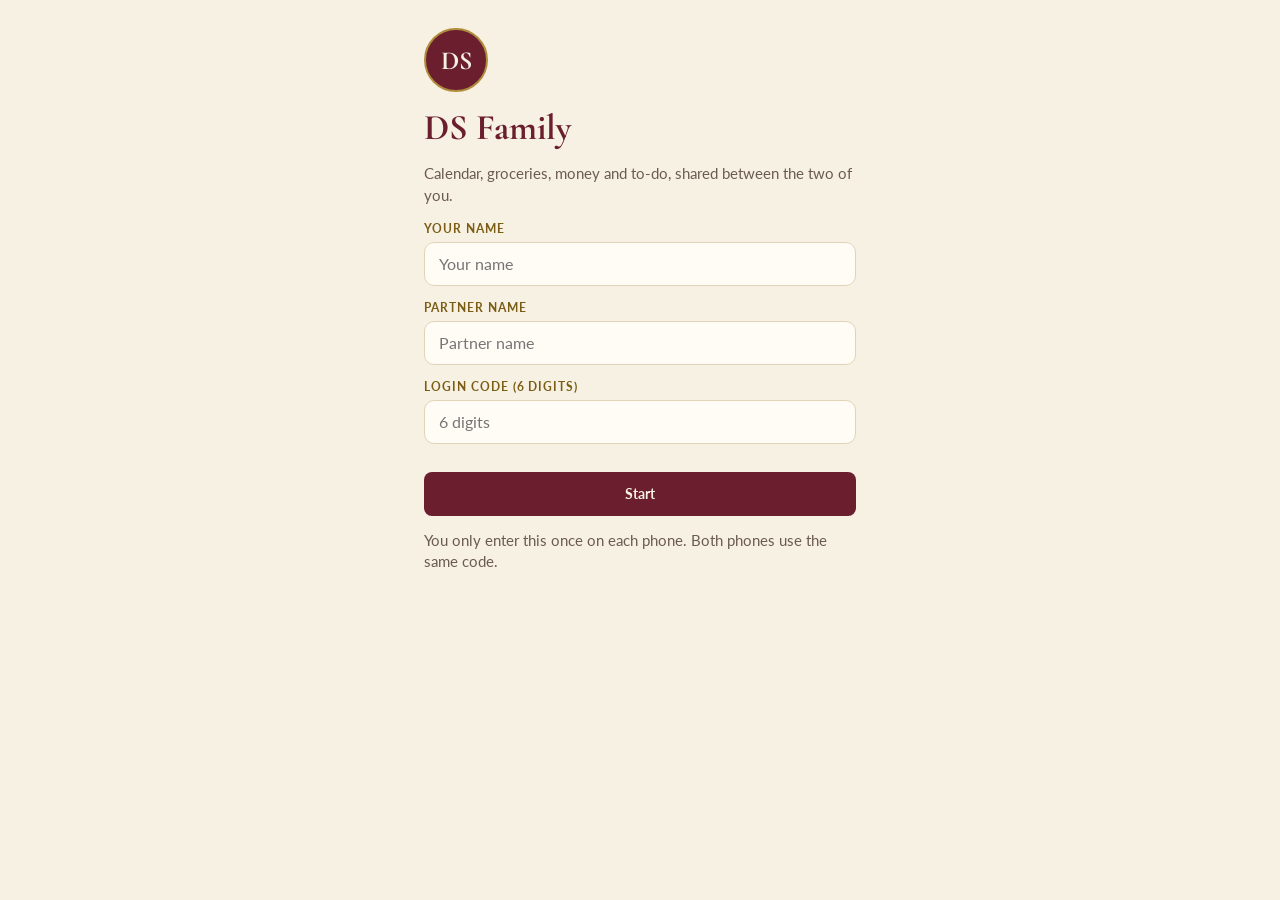
==== www/index.html @ 1de057db "Add files via upload" ====
<!doctype html>
<html lang="en">
<head>
<meta charset="utf-8">
<meta name="viewport" content="width=device-width, initial-scale=1, viewport-fit=cover">
<title>DS Family</title>
<meta name="theme-color" content="#6B1F2E">
<meta name="description" content="DS Family: shared calendar, groceries, money and to-do">
<link rel="manifest" href="manifest.webmanifest">
<link rel="icon" href="icons/icon-192.png">
<link rel="apple-touch-icon" href="icons/icon-180.png">
<meta name="apple-mobile-web-app-capable" content="yes">
<meta name="mobile-web-app-capable" content="yes">
<meta name="apple-mobile-web-app-title" content="DS Family">
<meta name="apple-mobile-web-app-status-bar-style" content="default">
<link rel="stylesheet" href="https://fonts.googleapis.com/css2?family=Cormorant+Garamond:wght@600;700&family=Lato:wght@400;700&display=swap">
<link rel="stylesheet" href="styles.css">
</head>
<body>
<div id="app"></div>
<noscript>DS Family needs JavaScript turned on.</noscript>
<script src="config.js"></script>
<script src="util.js"></script>
<script src="app.js"></script>
</body>
</html>
---- www/styles.css ----
/* DS Family v0.1.0 - classic look, three themes (burgundy default, navy, green) */
:root{
  --primary:#6B1F2E; --on-primary:#F7F1E3; --on-primary-soft:#F0E6D0;
  --bg:#F7F1E3; --card:#FFFCF5; --line:#E0D3B8; --ink:#2A1E1A; --muted:#6B5B4E;
  --gold:#B08D3C; --gold-text:#7A5C14; --gold-light:#E3C77A; --chip:#EFE3C4;
  --ok:#2F6B3A; --danger:#9A2A1F;
  --serif:'Cormorant Garamond',Georgia,'Times New Roman',serif;
  --sans:'Lato',system-ui,-apple-system,'Segoe UI',Roboto,sans-serif;
}
:root[data-theme="navy"]{
  --primary:#14284B; --on-primary:#F3F1EA; --on-primary-soft:#E4E7EE;
  --bg:#F3F1EA; --card:#FFFDF8; --line:#D9D4C5; --ink:#1B2230; --muted:#5B5F6A; --chip:#E8E4D6;
}
:root[data-theme="green"]{
  --primary:#1F4D3A; --on-primary:#F4F2E6; --on-primary-soft:#E3EDE6;
  --bg:#F4F2E6; --card:#FFFDF6; --line:#DCD6BE; --ink:#1E2A22; --muted:#5A6158; --chip:#E9E6D2; --ok:#1F4D3A;
}

*{box-sizing:border-box;-webkit-tap-highlight-color:transparent}
html,body{margin:0;height:100%;background:var(--bg);color:var(--ink);font-family:var(--sans);font-size:16px}
button,input,select{font-family:inherit;color:inherit}
button{cursor:pointer}
h1,h2{margin:0}
.shell{max-width:480px;height:100dvh;margin:0 auto;display:flex;flex-direction:column;position:relative;background:var(--bg)}

/* header */
.top{display:flex;align-items:center;justify-content:space-between;padding:calc(env(safe-area-inset-top) + 14px) 20px 6px;position:relative;z-index:5}
.brand{display:flex;align-items:center;gap:10px;background:none;border:0;padding:4px 6px 4px 0;margin:0}
.logo{width:36px;height:36px;border-radius:50%;background:var(--primary);border:2px solid var(--gold);display:flex;align-items:center;justify-content:center;font-family:var(--serif);font-weight:700;font-size:16px;color:var(--on-primary)}
.brand-name{font-family:var(--serif);font-weight:700;font-size:22px;color:var(--primary)}
.caret{width:16px;height:16px;color:var(--muted);transition:transform .15s}
.brand[aria-expanded="true"] .caret{transform:rotate(180deg)}
.status{display:flex;align-items:center;gap:6px;font-size:12px;font-weight:700;letter-spacing:.08em;color:var(--ok)}
.status i{width:8px;height:8px;border-radius:50%;background:currentColor;display:block}
.status.off{color:var(--muted)}
.menu{position:absolute;left:16px;top:calc(env(safe-area-inset-top) + 62px);width:230px;background:var(--card);border:1px solid var(--line);border-radius:12px;box-shadow:0 8px 24px rgba(0,0,0,.14);padding:6px;display:none;z-index:20}
.menu.open{display:block}
.menu button{width:100%;height:48px;display:flex;align-items:center;gap:12px;background:none;border:0;border-radius:8px;padding:0 12px;font-size:16px;font-weight:700;color:var(--ink);text-align:left}
.menu button:active{background:var(--chip)}
.menu svg{width:22px;height:22px;color:var(--primary);flex:none}
.scrim{position:fixed;inset:0;z-index:15;display:none}
.scrim.open{display:block}

/* content */
main{flex:1;min-height:0;overflow-y:auto;overflow-x:hidden;padding:8px 20px 16px;display:flex;flex-direction:column;gap:12px}
.title-row{display:flex;align-items:center;justify-content:space-between;gap:10px}
.title-row h1{font-family:var(--serif);font-weight:700;font-size:32px;color:var(--primary)}
h2.sec{font-family:var(--serif);font-weight:700;font-size:20px;color:var(--primary)}
.sec-row{display:flex;align-items:center;justify-content:space-between}

.btn{height:44px;padding:0 16px;border:0;border-radius:8px;background:var(--primary);color:var(--on-primary);font-size:14px;font-weight:700;white-space:nowrap}
.btn.ghost{background:var(--card);color:var(--primary);border:1px solid var(--gold)}
.btn.danger{background:var(--card);color:var(--danger);border:1px solid var(--danger)}
.btn.light{background:var(--on-primary);color:var(--primary);border:1px solid var(--gold-light)}
.btn[disabled]{opacity:.45;cursor:default}
.btn.sm{height:36px;padding:0 12px}
.icon-btn{width:44px;height:44px;border-radius:8px;border:1px solid var(--line);background:var(--card);color:var(--primary);display:flex;align-items:center;justify-content:center;padding:0}
.icon-btn svg{width:20px;height:20px}

.hero{background:var(--primary);border:1px solid var(--gold);border-radius:14px;padding:16px 18px;display:flex;align-items:center;justify-content:space-between;gap:12px;color:var(--on-primary)}
.hero .lab{font-size:12px;font-weight:700;letter-spacing:.1em;color:var(--gold-light)}
.hero .big{font-family:var(--serif);font-weight:700;color:var(--on-primary);line-height:1.1}
.hero .soft{font-size:14px;color:var(--on-primary-soft)}
.hero .col{display:flex;flex-direction:column;gap:3px;min-width:0}
.hero .col.r{align-items:flex-end;text-align:right}

.card{background:var(--card);border:1px solid var(--line);border-radius:12px}
.pad{padding:14px}
.stack{display:flex;flex-direction:column;gap:10px}
.grid2{display:grid;grid-template-columns:repeat(2,minmax(0,1fr));gap:10px}
.grid4{display:grid;grid-template-columns:repeat(4,minmax(0,1fr));gap:8px}
.mini{height:64px;padding:0 14px;display:flex;flex-direction:column;justify-content:center;gap:2px}
.mini .lab{font-size:12px;font-weight:700;letter-spacing:.08em;color:var(--muted)}
.mini .val{font-family:var(--serif);font-weight:700;font-size:22px}
.inc{color:var(--ok)} .exp{color:var(--primary)}

/* week strip */
.week-head{display:flex;align-items:center;justify-content:space-between;gap:8px}
.week-head .lbl{font-size:14px;font-weight:700;color:var(--muted)}
.week{display:grid;grid-template-columns:repeat(7,minmax(0,1fr));gap:6px}
.day{height:60px;border-radius:10px;border:1px solid var(--line);background:var(--card);display:flex;flex-direction:column;align-items:center;justify-content:center;gap:2px;padding:0}
.day .d{font-size:12px;color:var(--muted)}
.day .n{font-size:16px;font-weight:700}
.day .dot{width:6px;height:6px;border-radius:50%;background:var(--gold)}
.day .dot.none{background:transparent}
.day.has{border-color:var(--gold)}
.day.today{background:var(--primary);border-color:var(--primary)}
.day.today .d,.day.today .n{color:var(--on-primary)}
.day.sel{outline:2px solid var(--gold);outline-offset:1px}

/* lists */
.row{display:flex;align-items:center;gap:12px;min-height:52px;padding:8px 14px;background:var(--card);border:1px solid var(--line);border-radius:10px;width:100%;text-align:left}
.row .grow{flex:1;min-width:0;display:flex;flex-direction:column;gap:2px}
.row .t{font-size:15px;font-weight:700;overflow-wrap:anywhere}
.row .s{font-size:12px;color:var(--muted)}
.row .t.done{text-decoration:line-through;color:var(--muted)}
.ev{min-height:76px;padding:10px 14px;gap:14px}
.ev .date{width:48px;display:flex;flex-direction:column;align-items:center;flex:none}
.ev .date b{font-family:var(--serif);font-size:26px;line-height:1;color:var(--primary)}
.ev .date span{font-size:12px;font-weight:700;color:var(--gold-text)}
.ev .sub{font-size:13px;color:var(--muted)}
.ev .rem{font-size:13px;font-style:italic;color:var(--gold-text)}
.chip{height:28px;padding:0 12px;border-radius:14px;background:var(--chip);border:1px solid var(--gold);display:inline-flex;align-items:center;font-size:13px;font-weight:700;color:var(--primary);white-space:nowrap}
.chip.tag{height:22px;padding:0 10px;font-size:12px}
.chips{display:flex;flex-wrap:wrap;gap:8px;align-items:center;font-size:13px;color:var(--muted);min-height:28px}
.who{width:32px;height:32px;border-radius:50%;background:var(--chip);border:1px solid var(--gold);display:flex;align-items:center;justify-content:center;font-size:12px;font-weight:700;color:var(--primary);flex:none}
.amt{font-size:15px;font-weight:700;white-space:nowrap}
.empty{padding:18px;text-align:center;font-size:14px;color:var(--muted)}
input[type=checkbox]{width:22px;height:22px;margin:0;accent-color:var(--primary);flex:none}

/* forms */
.field{display:flex;flex-direction:column;gap:6px}
.field label,.lab-s{font-size:12px;font-weight:700;letter-spacing:.08em;color:var(--gold-text);text-transform:uppercase}
.in,select.in{height:44px;width:100%;padding:0 14px;border:1px solid var(--line);border-radius:10px;background:var(--card);font-size:16px;color:var(--ink);appearance:none;-webkit-appearance:none}
.in.hl{border-color:var(--gold)}
.in.price{width:104px;height:36px;padding:0 10px;text-align:right;font-size:14px;font-weight:700;background:var(--bg)}
.in.qty{width:84px}
.addbar{display:flex;gap:8px}
.addbar .in{flex:1;min-width:0}
.seg{display:grid;grid-template-columns:repeat(2,minmax(0,1fr));gap:8px}
.seg.s4{grid-template-columns:repeat(4,minmax(0,1fr))}
.seg button{height:40px;border-radius:8px;border:1px solid var(--gold);background:var(--card);color:var(--primary);font-size:14px;font-weight:700}
.seg button.on{background:var(--primary);color:var(--on-primary);border-color:var(--primary)}
.chk{display:flex;align-items:center;gap:12px;font-size:15px}

/* sheet */
.overlay{position:fixed;inset:0;background:rgba(20,14,12,.45);display:flex;align-items:flex-end;justify-content:center;z-index:30}
.sheet{width:100%;max-width:480px;max-height:92dvh;overflow-y:auto;background:var(--bg);border-radius:18px 18px 0 0;padding:20px 20px calc(env(safe-area-inset-bottom) + 20px);display:flex;flex-direction:column;gap:12px}
.sheet h2{font-family:var(--serif);font-size:26px;color:var(--primary)}
.sheet .actions{display:grid;grid-template-columns:repeat(2,minmax(0,1fr));gap:10px;margin-top:4px}
.sheet .actions.three{grid-template-columns:repeat(3,minmax(0,1fr))}
.sheet .note{font-size:13px;color:var(--muted);line-height:1.45}
.themes{display:grid;grid-template-columns:repeat(3,minmax(0,1fr));gap:10px}
.theme{height:112px;border-radius:12px;border:2px solid var(--line);background:var(--card);padding:10px;display:flex;flex-direction:column;align-items:center;justify-content:space-between;font-size:14px;font-weight:700;color:var(--ink)}
.theme .sw{width:100%;height:56px;border-radius:8px;border:2px solid var(--gold);display:flex;align-items:center;justify-content:center;font-family:var(--serif);font-weight:700;font-size:18px}
.theme.on{border-color:var(--primary)}
.kv{display:flex;justify-content:space-between;gap:12px;font-size:15px;padding:10px 0;border-bottom:1px solid var(--line)}
.kv span:first-child{color:var(--muted)}
.kv span:last-child{font-weight:700;text-align:right;overflow-wrap:anywhere}

/* bottom nav */
nav.tabs{display:grid;grid-template-columns:repeat(4,minmax(0,1fr));flex:none;height:calc(72px + env(safe-area-inset-bottom));padding-bottom:env(safe-area-inset-bottom);border-top:1px solid var(--line);background:var(--card)}
nav.tabs button{display:flex;flex-direction:column;align-items:center;justify-content:center;gap:4px;background:none;border:0;border-top:3px solid transparent;color:var(--muted);font-size:12px;font-weight:700;padding:0}
nav.tabs button.on{border-top-color:var(--gold);color:var(--primary)}
nav.tabs svg{width:24px;height:24px}

/* reminder banner */
.toast{position:absolute;left:16px;right:16px;top:calc(env(safe-area-inset-top) + 66px);z-index:40;background:var(--primary);color:var(--on-primary);border:1px solid var(--gold);border-radius:12px;padding:12px 14px;display:none;align-items:center;gap:12px;box-shadow:0 8px 24px rgba(0,0,0,.2)}
.toast.show{display:flex}
.toast .m{flex:1;font-size:14px;line-height:1.35}
.toast .m b{display:block;font-family:var(--serif);font-size:18px}
.toast button{height:36px;padding:0 12px;border-radius:8px;border:1px solid var(--gold-light);background:var(--on-primary);color:var(--primary);font-weight:700;font-size:13px}

/* welcome */
.welcome{padding:calc(env(safe-area-inset-top) + 28px) 24px 24px;display:flex;flex-direction:column;gap:14px;overflow-y:auto;height:100%}
.welcome .logo{width:64px;height:64px;font-size:26px}
.welcome h1{font-family:var(--serif);font-size:36px;color:var(--primary)}
.welcome p{margin:0;font-size:15px;color:var(--muted);line-height:1.45}
.codebox{display:flex;gap:8px}
.codebox .in{flex:1;letter-spacing:.08em;text-transform:uppercase}

/* small additions */
.icon-btn.sm{width:36px;height:36px}
.icon-btn.sm svg{width:18px;height:18px}
.caret svg{width:100%;height:100%}
.addbar .in.qty{flex:none}
.day{font-family:inherit}
.btn.icon{display:inline-flex;align-items:center;gap:8px}
.btn.icon svg{width:18px;height:18px}
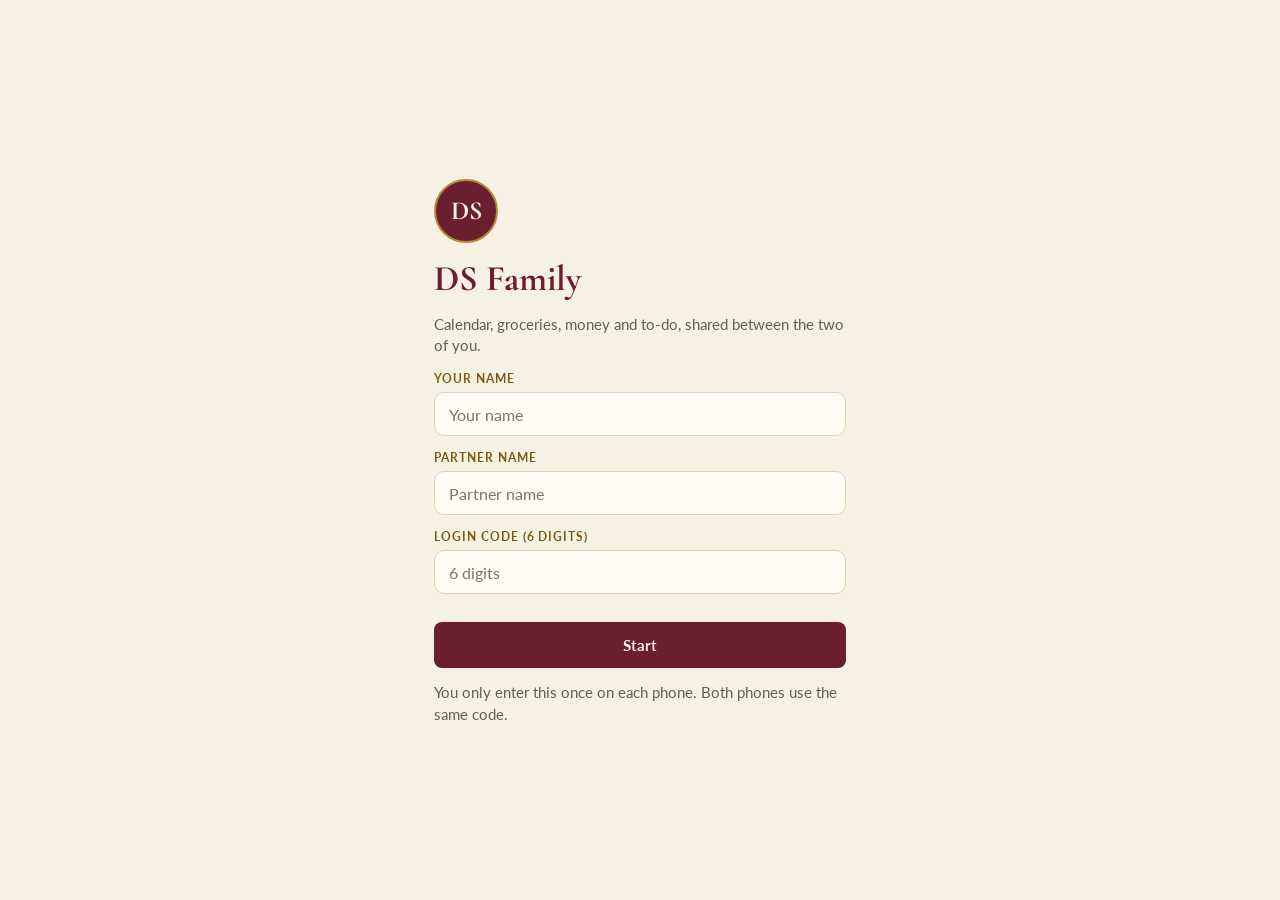
==== commit f7f8408e: "Update DS Family" ====
--- a/www/index.html
+++ b/www/index.html
@@ -21,6 +21,7 @@
 <noscript>DS Family needs JavaScript turned on.</noscript>
 <script src="config.js"></script>
 <script src="util.js"></script>
+<script src="workout.js"></script>
 <script src="app.js"></script>
 </body>
 </html>
--- a/www/styles.css
+++ b/www/styles.css
@@ -167,3 +167,161 @@
 .day{font-family:inherit}
 .btn.icon{display:inline-flex;align-items:center;gap:8px}
 .btn.icon svg{width:18px;height:18px}
+
+/* ---------- v0.2.0 calendar additions (all screens) ---------- */
+.ev .date .mo{font-size:11px;font-weight:700;color:var(--muted);letter-spacing:.04em}
+.note-s{margin:0;font-size:13px;color:var(--muted)}
+.jump{display:flex;align-items:center;justify-content:space-between;gap:10px;font-size:13px;font-weight:700;color:var(--muted)}
+.in.sm{height:36px;width:auto;min-width:0;padding:0 10px;font-size:14px}
+select.in.sm{padding-right:6px}
+.cal-grid{display:flex;flex-direction:column;gap:12px}
+.picker,.cal-list{display:flex;flex-direction:column;gap:12px}
+.week-wrap{display:flex;flex-direction:column;gap:12px}
+.month{display:none}
+.tdots,.topnav,.tbtn{display:none}
+.topright{display:flex;align-items:center}
+
+/* ---------- v0.2.0 desktop web layout ---------- */
+@media (min-width:900px){
+  .shell{max-width:none}
+  .menu,.scrim,nav.tabs,.caret{display:none!important}
+  .brand{cursor:default;padding:0}
+  .top{height:72px;padding:0 40px;background:var(--primary);border-bottom:3px solid var(--gold);gap:32px;justify-content:flex-start}
+  .top .logo{width:42px;height:42px;background:var(--on-primary);color:var(--primary);border-color:var(--gold-light);font-size:18px}
+  .brand-name{color:var(--on-primary);font-size:28px}
+  .topnav{display:flex;align-self:stretch;gap:4px;margin-left:8px}
+  .topnav button{background:none;border:0;border-bottom:3px solid transparent;margin-bottom:-3px;padding:0 18px;font-size:15px;font-weight:700;letter-spacing:.04em;color:var(--on-primary-soft);opacity:.85}
+  .topnav button:hover{opacity:1}
+  .topnav button.on{color:var(--on-primary);opacity:1;border-bottom-color:var(--gold-light)}
+  .topright{margin-left:auto;gap:18px}
+  .tdots{display:flex;gap:10px;align-items:center;padding-right:18px;border-right:1px solid rgba(255,255,255,.25)}
+  .tdot{width:26px;height:26px;border-radius:50%;border:2px solid var(--gold-light);padding:0;box-shadow:0 0 0 2px var(--primary)}
+  .tdot.on{box-shadow:0 0 0 2px var(--primary),0 0 0 4px var(--gold-light)}
+  .tdot[data-v="burgundy"]{background:#6B1F2E!important} .tdot[data-v="navy"]{background:#14284B!important} .tdot[data-v="green"]{background:#1F4D3A!important}
+  .tbtn{display:inline-flex;align-items:center;gap:8px;height:40px;padding:0 12px;border-radius:8px;border:1px solid rgba(255,255,255,.3);background:none;color:var(--on-primary);font-size:14px;font-weight:700}
+  .tbtn:hover{background:rgba(255,255,255,.12)}
+  .tbtn svg{width:20px;height:20px}
+  .status{color:var(--gold-light)}
+  .status.off{color:var(--on-primary-soft);opacity:.7}
+  main{padding:32px 40px 48px;align-items:center;gap:20px}
+  main>*{width:100%;max-width:880px}
+  main.tab-calendar>*{max-width:1180px}
+  .title-row h1{font-size:44px}
+  h2.sec{font-size:24px}
+  .btn{height:46px;font-size:15px;padding:0 20px}
+  .hero{padding:22px 26px}
+  .hero .big[style*="44px"]{font-size:56px!important}
+  .cal-grid{display:grid;grid-template-columns:minmax(0,1.35fr) minmax(0,1fr);grid-template-rows:auto 1fr;gap:20px 28px;align-items:start}
+  .cal-grid>.hero{grid-column:2;grid-row:1}
+  .cal-grid>.picker{grid-column:1;grid-row:1 / span 2}
+  .cal-grid>.cal-list{grid-column:2;grid-row:2}
+  .week-wrap{display:none}
+  .month{display:block;padding:18px}
+  .month-head{display:flex;align-items:center;gap:8px;margin-bottom:14px}
+  .month-head select{flex:1}
+  .month-head .btn{margin-left:auto}
+  .mgrid{display:grid;grid-template-columns:repeat(7,minmax(0,1fr));gap:6px}
+  .mdow{font-size:12px;font-weight:700;letter-spacing:.08em;text-transform:uppercase;color:var(--gold-text);text-align:center;padding:4px 0}
+  .mday{min-height:84px;border:1px solid var(--line);border-radius:10px;background:var(--bg);padding:6px;display:flex;flex-direction:column;align-items:flex-start;gap:3px;text-align:left;overflow:hidden}
+  .mday:hover{border-color:var(--gold)}
+  .mday .n{font-size:15px;font-weight:700}
+  .mday.out{opacity:.4}
+  .mday.today{background:var(--primary);border-color:var(--primary)}
+  .mday.today .n{color:var(--on-primary)}
+  .mday.sel{outline:2px solid var(--gold);outline-offset:1px}
+  .mev{display:block;width:100%;font-size:11px;font-weight:700;line-height:1.25;padding:1px 5px;border-radius:4px;background:var(--chip);color:var(--primary);white-space:nowrap;overflow:hidden;text-overflow:ellipsis}
+  .mday.today .mev{background:var(--on-primary)}
+  .mev.more{background:none;color:var(--muted);padding-left:0}
+  .toast{left:auto;right:32px;top:88px;width:420px}
+  .overlay{align-items:center;padding:24px}
+  .sheet{max-width:560px;border-radius:18px;padding:28px}
+  .row{min-height:60px}
+  .ev{min-height:84px}
+  .welcome{max-width:460px;margin:0 auto;justify-content:center}
+}
+@media (min-width:1500px){ main.tab-calendar>*{max-width:1320px} }
+select.in{background-image:url("data:image/svg+xml,%3Csvg xmlns='http://www.w3.org/2000/svg' width='16' height='16' viewBox='0 0 24 24' fill='none' stroke='%236B5B4E' stroke-width='2.2' stroke-linecap='round' stroke-linejoin='round'%3E%3Cpath d='M6 9l6 6 6-6'/%3E%3C/svg%3E");background-repeat:no-repeat;background-position:right 10px center;padding-right:32px}
+.ev .t .chip.tag{margin-left:6px;vertical-align:middle}
+.kv.total{border-bottom:0;padding-top:14px}
+.kv.total span:first-child{font-weight:700;color:var(--ink)}
+.kv.total span:last-child{font-family:var(--serif);font-size:26px;color:var(--primary)}
+.lines .kv span:last-child{white-space:nowrap}
+
+/* Special tab: Workout Plan */
+:root{--him:#24407A;--her:#9A5B00}
+nav.tabs{grid-template-columns:repeat(5,minmax(0,1fr))}
+.seg.s3{grid-template-columns:repeat(3,minmax(0,1fr))}
+.seg button.him.on{background:var(--him);border-color:var(--him)}
+.seg button.her.on{background:var(--her);border-color:var(--her)}
+.seg button.him{color:var(--him);border-color:var(--him)}
+.seg button.her{color:var(--her);border-color:var(--her)}
+.seg button.him.on,.seg button.her.on{color:#fff}
+.wk-back{display:inline-flex;align-items:center;gap:2px;align-self:flex-start;height:40px;background:none;border:0;color:var(--primary);font-size:15px;font-weight:700;padding:0}
+.wk-back svg{width:20px;height:20px}
+.wk-card{display:flex;flex-direction:column;gap:14px;padding:18px;text-align:left;width:100%;box-shadow:0 2px 8px rgba(42,30,26,.06)}
+.wk-card .lab,.wk-next .lab,.wk-stat .lab,.wk-box .lab{font-size:12px;font-weight:700;letter-spacing:.1em;color:var(--muted)}
+.wk-card .lab{color:var(--primary)}
+.wk-top{display:flex;align-items:flex-start;justify-content:space-between;gap:10px}
+.wk-top .grow,.wk-next .grow{display:flex;flex-direction:column;gap:2px;min-width:0}
+.wk-top .ttl{font-family:var(--serif);font-weight:700;font-size:30px;line-height:1.1;color:var(--ink)}
+.wk-top .s,.wk-next .s,.wk-stat .s,.wk-test .s,.wk-rem .s{font-size:13px;color:var(--muted)}
+.wk-top .chev svg{width:24px;height:24px;color:var(--primary)}
+.wk-prog{display:flex;flex-direction:column;gap:8px}
+.wk-prog-h{display:flex;justify-content:space-between;align-items:baseline;font-size:15px;color:var(--muted)}
+.wk-prog-h b{font-size:20px;color:var(--ink)}
+.bar{height:8px;border-radius:4px;background:var(--chip)}
+.bar i{display:block;height:8px;border-radius:4px;background:var(--primary)}
+.wk-next{display:flex;align-items:center;justify-content:space-between;gap:10px;border-top:1px solid var(--line);padding-top:14px}
+.wk-next .v{font-size:19px;font-weight:700;color:var(--ink)}
+.pill{background:var(--primary);color:var(--on-primary);font-size:13px;font-weight:700;padding:7px 12px;border-radius:999px;white-space:nowrap}
+.wk-stat{display:flex;flex-direction:column;gap:2px;padding:12px 14px;border-radius:12px;background:var(--bg)}
+.wk-stat.card{background:var(--card)}
+.wk-stat b{font-size:26px;color:var(--ink)}
+.wk-hero{justify-content:flex-start;gap:18px}
+.wk-letter{font-family:var(--serif);font-weight:700;font-size:76px;line-height:.9;color:var(--gold-light);min-width:56px;text-align:center}
+.wk-start{display:flex;align-items:center;justify-content:space-between;gap:12px;font-size:15px;color:var(--muted)}
+.wk-start b{color:var(--ink)}
+.wk-tick{height:56px;border-radius:12px;border:2px solid;background:var(--card);font-size:17px;font-weight:700;display:flex;align-items:center;justify-content:center;gap:10px}
+.wk-circ{width:24px;height:24px;border-radius:50%;border:2px solid;display:inline-flex;align-items:center;justify-content:center;box-sizing:border-box}
+.wk-circ svg{width:18px;height:18px;stroke-width:3}
+.wk-rem{display:flex;align-items:center;gap:12px;padding:10px 14px;min-height:64px}
+.wk-rem .grow{display:flex;flex-direction:column}
+.wk-rem b{font-size:16px}
+.wk-rem .ic svg{width:24px;height:24px;color:var(--primary)}
+.wk-sw{width:52px;height:32px;border-radius:16px;border:0;background:var(--line);position:relative;padding:0;flex:none}
+.wk-sw i{position:absolute;top:4px;left:4px;width:24px;height:24px;border-radius:50%;background:#fff;transition:left .15s}
+.wk-sw.on{background:var(--primary)}
+.wk-sw.on i{left:24px}
+.wk-n{font-family:var(--serif);font-weight:700;font-size:22px;color:var(--primary);width:20px;text-align:center;flex:none}
+.soft-s{color:var(--muted);font-size:13px}
+.wk-cal{display:flex;flex-direction:column;gap:6px}
+.wk-dow,.wk-grid{display:grid;grid-template-columns:repeat(7,minmax(0,1fr));gap:6px}
+.wk-dow span{text-align:center;font-size:13px;font-weight:700;color:var(--muted)}
+.wk-cell{border-radius:10px;box-sizing:border-box;height:64px;padding:6px 0;display:flex;flex-direction:column;align-items:center;justify-content:space-between;background:var(--card);border:1px solid var(--line);color:var(--ink)}
+.wk-cell.blank{background:transparent;border:0}
+.wk-cell.rest{background:transparent;border:1px dashed var(--line)}
+.wk-cell.today{border:2px solid var(--primary)}
+.wk-cell.sel{box-shadow:0 0 0 2px var(--gold-light)}
+.wk-cell b{font-size:16px;line-height:1}
+.wk-cell>span{font-size:12px;font-weight:700;color:var(--primary);line-height:1}
+.wk-cell .dots{display:flex;gap:5px;height:9px}
+.dot{display:inline-block;width:9px;height:9px;border-radius:50%;box-sizing:border-box}
+.dot.him{border:2px solid var(--him)}.dot.her{border:2px solid var(--her)}
+.dot.him.on{background:var(--him)}.dot.her.on{background:var(--her)}
+.dot.hid{visibility:hidden}
+.wk-legend span{display:inline-flex;align-items:center;gap:6px}
+.wk-test{display:flex;flex-direction:column;gap:12px;padding:16px}
+.wk-test>div:first-child{display:flex;flex-direction:column;gap:2px}
+.wk-test b{font-size:18px}
+.wk-box{display:flex;flex-direction:column;gap:4px;padding:10px 12px;border-radius:12px;background:var(--bg);border:2px solid transparent}
+.wk-box.dashed{background:var(--card);border:2px dashed var(--line)}
+.wk-box .in{font-size:22px;font-weight:700;height:48px}
+.wk-box .lock{display:flex;align-items:center;gap:6px;min-height:48px;font-weight:700;color:var(--muted)}
+.wk-box .lock svg{width:18px;height:18px}
+.wk-diff{color:var(--ok)}
+.wk-dose{font-family:var(--serif);font-weight:700;font-size:44px;line-height:1;color:var(--primary)}
+.wk-steps{margin:0;padding-left:22px;display:flex;flex-direction:column;gap:8px;font-size:16px;line-height:1.4}
+.wk-sets{display:grid;grid-template-columns:repeat(3,minmax(0,1fr));gap:10px}
+.wk-set{height:48px;border-radius:12px;border:2px solid var(--primary);background:var(--card);color:var(--primary);font-size:16px;font-weight:700}
+.wk-set.on{background:var(--primary);color:var(--on-primary)}
+.note{margin:0;font-size:13px;color:var(--muted);line-height:1.45}
